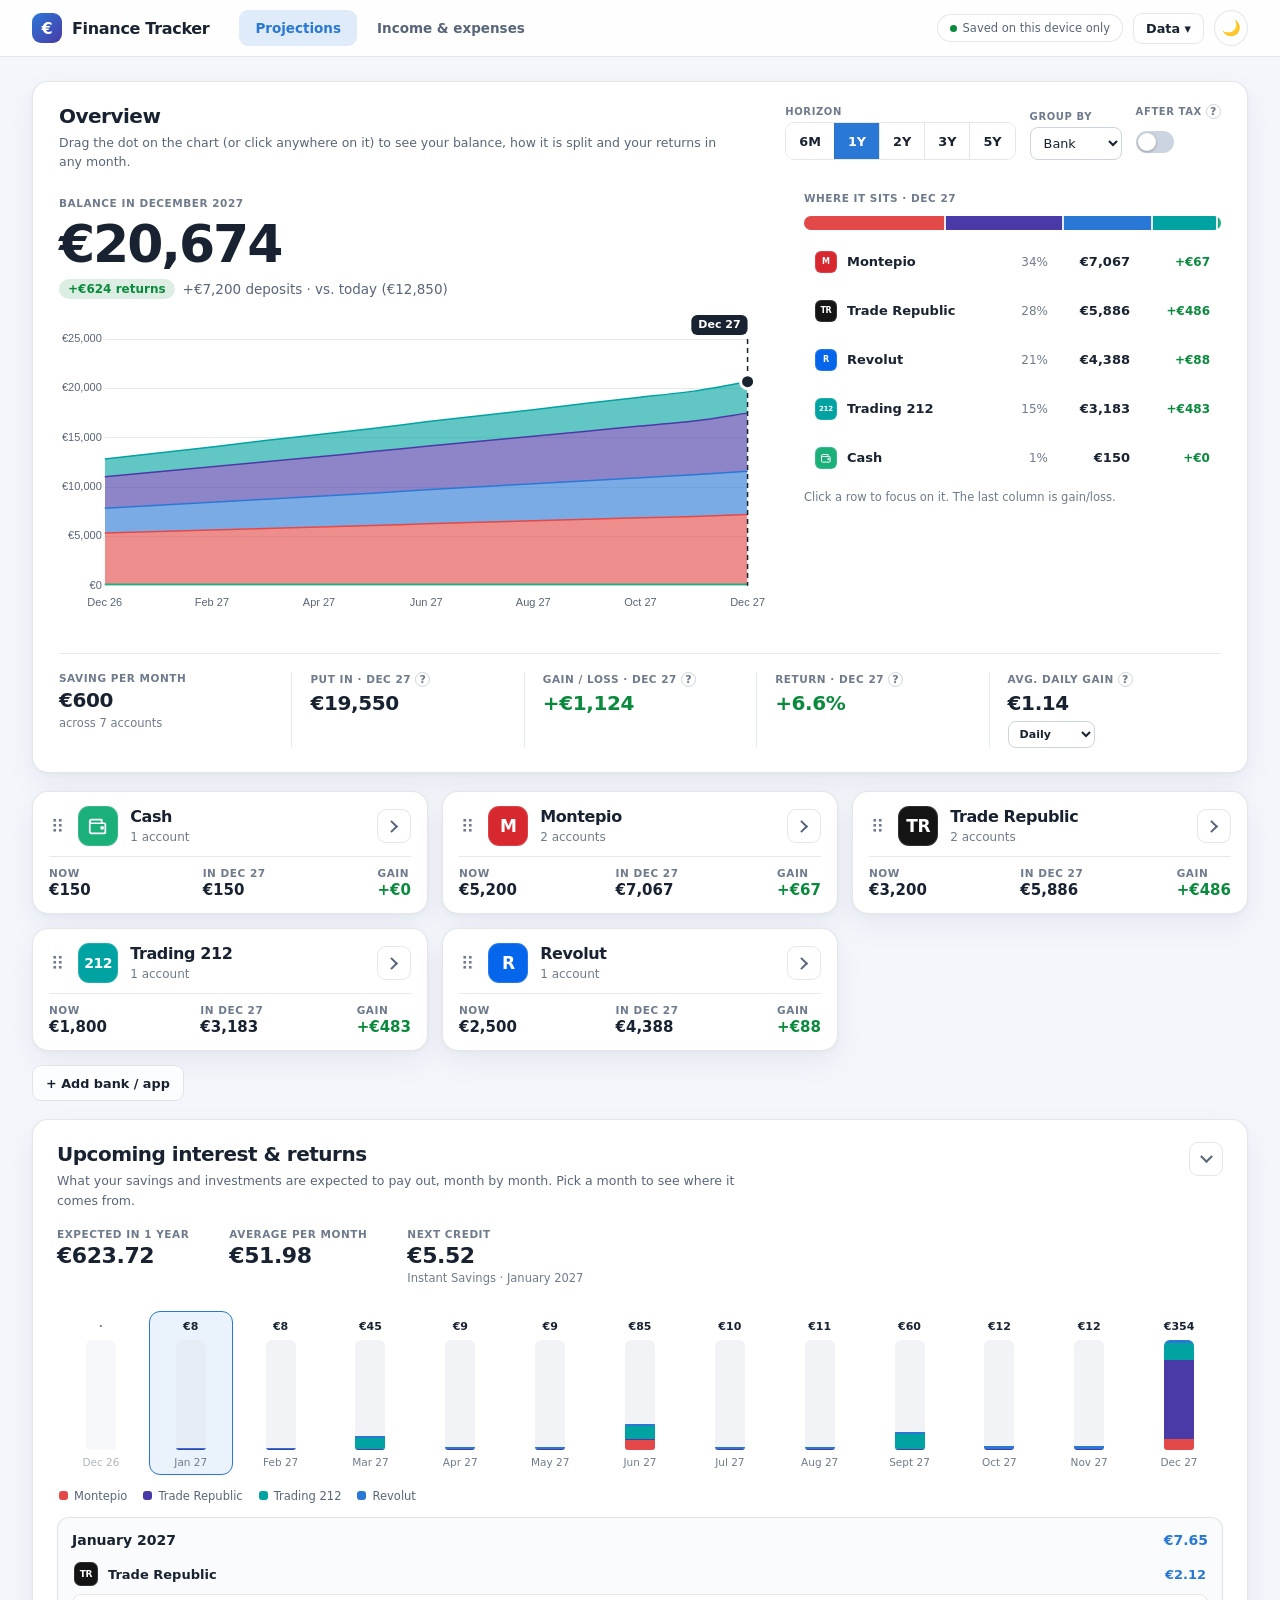
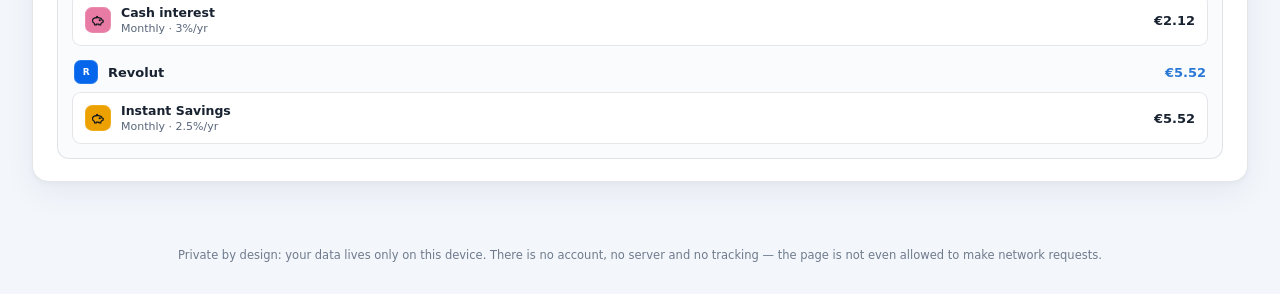
==== index.html @ ca93eff9 "First commit of pre-existent codebase" ====
<!DOCTYPE html>
<html lang="en">
<head>
<meta charset="UTF-8">
<meta name="viewport" content="width=device-width, initial-scale=1.0, viewport-fit=cover">
<meta http-equiv="Content-Security-Policy" content="default-src 'none'; script-src 'self' 'sha256-WPOx5vxs2ziuLDqXnK0Z0+5/UvFfiCjU7cx1/tRrasc='; style-src 'self' 'unsafe-inline'; img-src 'self' data: blob:; font-src 'self'; connect-src 'self'; manifest-src 'self'; worker-src 'self'; base-uri 'none'; form-action 'none'; object-src 'none'">
<meta name="theme-color" id="themeColor" content="#111821">
<meta name="mobile-web-app-capable" content="yes">
<meta name="apple-mobile-web-app-capable" content="yes">
<meta name="apple-mobile-web-app-title" content="Finance">
<meta name="apple-mobile-web-app-status-bar-style" content="black-translucent">
<link rel="manifest" href="manifest.webmanifest">
<link rel="icon" type="image/png" href="assets/icons/icon-192.png">
<link rel="apple-touch-icon" href="assets/icons/apple-touch-icon.png">
<title>Finance Tracker</title>
<script>
  // Set the theme before first paint to avoid a light flash in dark mode.
  (function () {
    var t = 'light';
    try { t = localStorage.getItem('finance-tracker-theme-v1') || (matchMedia('(prefers-color-scheme: dark)').matches ? 'dark' : 'light'); } catch (e) {}
    document.documentElement.setAttribute('data-theme', t);
  })();
</script>
<link rel="stylesheet" href="css/styles.css">
</head>
<body>
<div class="app">
  <header class="topbar">
    <div class="brand"><span class="brand-mark">€</span><span class="brand-name">Finance Tracker</span></div>
    <nav class="tabs" role="tablist" aria-label="Sections">
      <button role="tab" data-tab="projections" aria-controls="view-projections">Projections</button>
      <button role="tab" data-tab="cashflow" aria-controls="view-cashflow">Income &amp; expenses</button>
    </nav>
    <div class="top-actions">
      <div class="autosave-pill" id="autosavePill"><span class="autosave-dot"></span><span id="autosaveText">Saved to this browser</span></div>
      <details class="menu" id="dataMenu">
        <summary class="ghost-btn" aria-label="Data menu">Data ▾</summary>
        <div class="menu-pop">
          <button id="installBtn" hidden>Install app on this device</button>
          <p class="menu-note" id="iosNote" hidden>To install on iPhone: tap Share, then “Add to Home Screen”.</p>
          <button id="shareBtn" hidden>Share backup…</button>
          <button id="exportBtn">Export backup (JSON)</button>
          <button id="importBtn">Import backup…</button>
          <button id="resetBtn" class="danger">Reset to demo data</button>
        </div>
      </details>
      <input type="file" id="importFile" class="file-input" accept="application/json">
      <button class="theme-btn" id="themeBtn" title="Toggle dark mode" aria-label="Toggle dark mode">🌙</button>
    </div>
  </header>

  <main class="wrap">
    <section id="view-projections" role="tabpanel"></section>
    <section id="view-cashflow" role="tabpanel" hidden></section>
  </main>
  <footer id="footNote">Private by design: your data lives only on this device. There is no account, no server and no tracking — the page is not even allowed to make network requests.</footer>
</div>

<dialog id="bankDialog">
  <form method="dialog" id="bankForm">
    <h3>Add a bank / app</h3>
    <label class="fld"><span>Name</span><input type="text" id="bankName" required maxlength="40" placeholder="e.g. Millennium"></label>
    <label class="fld"><span>Colour</span><input type="color" id="bankColor" value="#2a78d6"></label>
    <div class="dialog-actions">
      <button value="cancel" class="ghost" formnovalidate>Cancel</button>
      <button value="ok" class="primary">Add</button>
    </div>
  </form>
</dialog>

<div id="toast" class="toast" role="status" hidden></div>

<script src="js/vendor/chart.umd.min.js"></script>
<script src="js/core/utils.js"></script>
<script src="js/core/projection.js"></script>
<script src="js/core/store.js"></script>
<script src="js/core/chart-plugins.js"></script>
<script src="js/core/icons.js"></script>
<script src="js/core/income.js"></script>
<script src="js/views/overview.js"></script>
<script src="js/views/projections.js"></script>
<script src="js/views/cashflow.js"></script>
<script src="js/app.js"></script>
<script src="js/pwa.js"></script>
</body>
</html>
---- css/styles.css ----
/* ============ tokens ============ */
:root {
  color-scheme: light;
  --surface-1: #ffffff; --page: #f3f6fb; --text-primary: #182230; --text-secondary: #586579; --text-muted: #6f7b8c;
  --grid: #e5eaf1; --baseline: #cbd4e0; --border: rgba(35,55,80,0.12);
  --card-shadow: 0 2px 5px rgba(25,45,75,0.035), 0 12px 32px rgba(25,45,75,0.055);
  --series-1: #2a78d6; --series-2: #eb6834; --series-3: #1baf7a; --series-4: #eda100;
  --series-5: #e87ba4; --series-6: #008300; --series-7: #4a3aa7; --series-8: #e34948;
  --good: #0a8a3c; --critical: #d03b3b; --input-bg: #ffffff;
}
:root[data-theme="dark"] {
  color-scheme: dark;
  --surface-1: #1b2430; --page: #111821; --text-primary: #f4f7fb; --text-secondary: #c0cad8; --text-muted: #9aa7ba;
  --grid: #303b49; --baseline: #435064; --border: rgba(222,234,250,0.12);
  --card-shadow: 0 2px 5px rgba(0,0,0,0.18), 0 12px 32px rgba(0,0,0,0.2);
  --series-1: #3987e5; --series-2: #d95926; --series-3: #199e70; --series-4: #c98500;
  --series-5: #d55181; --series-6: #008300; --series-7: #9085e9; --series-8: #e66767;
  --good: #36c987; --critical: #ef7676; --input-bg: #232f3d;
}

/* ============ base ============ */
* { box-sizing: border-box; }
html, body { margin: 0; padding: 0; }
body { font-family: Inter, ui-sans-serif, system-ui, -apple-system, "Segoe UI", sans-serif; background: var(--page); color: var(--text-primary); transition: background .2s ease, color .2s ease; }
[hidden] { display: none !important; }
:focus-visible { outline: 3px solid color-mix(in srgb, var(--series-1) 68%, white); outline-offset: 2px; }
.sr-only { position: absolute; width: 1px; height: 1px; padding: 0; margin: -1px; overflow: hidden; clip: rect(0,0,0,0); white-space: nowrap; border: 0; }
.file-input { display: none; }
.wrap { max-width: 1400px; margin: 0 auto; padding: 24px 32px 48px; }
footer { text-align: center; font-size: 11.5px; color: var(--text-muted); padding: 0 16px 32px; }
select option { color: #0b0b0b; background-color: #ffffff; }

/* ============ controls ============ */
button {
  font-family: inherit; font-size: 12.8px; font-weight: 550; border-radius: 9px; padding: 8px 13px; min-height: 36px; cursor: pointer;
  border: 1px solid var(--border); background: var(--surface-1); color: var(--text-primary); transition: filter .1s ease, transform .1s ease;
}
button:hover:not(:disabled) { filter: brightness(0.96); }
button:active:not(:disabled) { transform: translateY(1px); }
button:disabled { opacity: .4; cursor: not-allowed; }
button.primary { background: linear-gradient(135deg, var(--series-1), #1c5cab); border-color: transparent; color: #fff; }
button.ghost { background: color-mix(in srgb, var(--surface-1) 76%, var(--page)); }
button.danger, .danger { color: var(--critical); }
button.small { padding: 5px 10px; font-size: 12px; min-height: 30px; }
select, input[type="text"], input[type="number"], input[type="date"], input[type="month"] {
  font-family: inherit; font-size: 12.8px; border: 1px solid var(--baseline); border-radius: 8px; padding: 7px 9px;
  background: var(--input-bg); color: var(--text-primary); min-width: 0;
}
input[type="color"] { width: 56px; height: 36px; padding: 2px; border: 1px solid var(--baseline); border-radius: 8px; background: var(--input-bg); }
select:disabled, input:disabled { opacity: .4; }
.seg { display: inline-flex; border: 1px solid var(--border); border-radius: 9px; overflow: hidden; }
.seg button { border: none; border-radius: 0; background: var(--surface-1); }
.seg button + button { border-left: 1px solid var(--border); }
.seg button.active { background: var(--series-1); color: #fff; }
.rm-btn { background: none; border: none; color: var(--text-muted); font-size: 15px; padding: 4px 8px; min-height: 0; }
.rm-btn:hover { color: var(--critical); }
.icon-btn { width: 34px; min-width: 34px; height: 34px; min-height: 34px; padding: 0; display: inline-flex; align-items: center; justify-content: center; background: transparent; }
.collapse-btn span { width: 9px; height: 9px; border-right: 2px solid var(--text-secondary); border-bottom: 2px solid var(--text-secondary); transform: rotate(45deg) translate(-2px,-2px); transition: transform .15s ease; }
.collapse-btn[aria-expanded="false"] span { transform: rotate(-45deg) translate(-2px,-2px); }
.hint { cursor: help; color: var(--text-muted); font-size: 11px; border: 1px solid var(--baseline); border-radius: 50%; width: 15px; height: 15px; display: inline-flex; align-items: center; justify-content: center; font-style: normal; font-weight: 600; }
.switch { position: relative; display: inline-flex; align-items: center; cursor: pointer; flex-shrink: 0; }
.switch input { position: absolute; opacity: 0; width: 0; height: 0; }
.switch .track { width: 38px; height: 22px; border-radius: 999px; background: var(--baseline); transition: background .15s ease; position: relative; display: block; }
.switch .track::after { content: ''; position: absolute; top: 2px; left: 2px; width: 18px; height: 18px; border-radius: 50%; background: #fff; transition: transform .15s ease; box-shadow: 0 1px 3px rgba(0,0,0,.3); }
.switch input:checked + .track { background: var(--series-1); }
.switch input:checked + .track::after { transform: translateX(16px); }
.switch input:focus-visible + .track { outline: 3px solid color-mix(in srgb, var(--series-1) 68%, white); outline-offset: 2px; }

/* ============ top bar ============ */
.topbar {
  position: sticky; top: 0; z-index: 20; display: flex; align-items: center; gap: 18px; padding: 10px 32px;
  background: color-mix(in srgb, var(--surface-1) 88%, transparent); backdrop-filter: blur(10px); border-bottom: 1px solid var(--border);
}
.brand { display: flex; align-items: center; gap: 10px; font-weight: 800; letter-spacing: -0.02em; }
.brand-mark { width: 30px; height: 30px; border-radius: 9px; display: inline-flex; align-items: center; justify-content: center; color: #fff; background: linear-gradient(135deg, var(--series-1), var(--series-7)); }
.brand-name { font-size: 16px; }
.tabs { display: flex; gap: 4px; margin: 0 auto 0 12px; }
.tabs button { border: none; background: transparent; font-size: 13.5px; font-weight: 650; color: var(--text-secondary); padding: 8px 16px; border-radius: 9px; }
.tabs button[aria-selected="true"] { background: color-mix(in srgb, var(--series-1) 14%, transparent); color: var(--series-1); }
.top-actions { display: flex; align-items: center; gap: 10px; }
.autosave-pill { font-size: 11.5px; color: var(--text-secondary); display: flex; align-items: center; gap: 6px; padding: 6px 12px; border-radius: 999px; background: var(--surface-1); border: 1px solid var(--border); white-space: nowrap; }
.autosave-dot { width: 7px; height: 7px; border-radius: 50%; background: var(--good); flex-shrink: 0; }
.autosave-pill.warn .autosave-dot { background: #eda100; }
.theme-btn { width: 34px; height: 34px; border-radius: 50%; padding: 0; display: flex; align-items: center; justify-content: center; font-size: 15px; }
.menu { position: relative; }
.menu summary { list-style: none; cursor: pointer; font-size: 12.8px; font-weight: 550; padding: 7px 12px; border: 1px solid var(--border); border-radius: 9px; background: var(--surface-1); }
.menu summary::-webkit-details-marker { display: none; }
.menu-pop { position: absolute; right: 0; top: calc(100% + 6px); min-width: 210px; display: flex; flex-direction: column; padding: 6px; gap: 2px; background: var(--surface-1); border: 1px solid var(--border); border-radius: 12px; box-shadow: var(--card-shadow); }
.menu-pop button { border: none; text-align: left; background: transparent; }
.menu-pop button:hover { background: color-mix(in srgb, var(--series-1) 8%, var(--surface-1)); filter: none; }

/* ============ panels, time bar, tiles ============ */
.panel { background: var(--surface-1); border: 1px solid var(--border); border-radius: 16px; padding: 22px 24px; margin-bottom: 18px; box-shadow: var(--card-shadow); display: flex; flex-direction: column; min-width: 0; }
.panel-head { display: flex; align-items: flex-start; justify-content: space-between; gap: 16px; flex-wrap: wrap; margin-bottom: 18px; }
.panel h2 { font-size: 20px; margin: 0 0 5px; font-weight: 760; letter-spacing: -0.025em; }
.panel .sub, .sub { font-size: 12.5px; color: var(--text-secondary); margin: 0; max-width: 680px; line-height: 1.55; }
.panel-controls { display: flex; gap: 8px; flex-wrap: wrap; align-items: flex-end; }
.ctrl-group { display: flex; flex-direction: column; gap: 5px; }
.ctrl-label { font-size: 10px; font-weight: 700; text-transform: uppercase; letter-spacing: .06em; color: var(--text-muted); }
.collapsible-content[hidden] { display: none; }
.time-bar { background: linear-gradient(135deg, color-mix(in srgb, var(--series-1) 10%, var(--surface-1)), var(--surface-1)); border: 1px solid color-mix(in srgb, var(--series-1) 30%, var(--border)); border-radius: 16px; padding: 18px 22px; margin-bottom: 18px; box-shadow: var(--card-shadow); }
.month-bar { display: flex; align-items: center; justify-content: space-between; gap: 16px; flex-wrap: wrap; }
.month-nav { display: flex; align-items: center; gap: 8px; }
.month-nav input[type="month"] { font-size: 15px; font-weight: 700; padding: 7px 10px; }
.month-nav button { min-width: 36px; }

.stats { display: grid; grid-template-columns: repeat(auto-fit, minmax(150px, 1fr)); gap: 12px; }
.stat-tile { position: relative; overflow: hidden; background: linear-gradient(160deg, color-mix(in srgb, var(--tile-color, var(--series-1)) 8%, var(--surface-1)), var(--surface-1) 65%); border: 1px solid var(--border); border-radius: 14px; padding: 16px 16px 15px; display: flex; flex-direction: column; gap: 13px; }
.stat-tile::before { content: ''; position: absolute; top: 0; left: 0; right: 0; height: 3px; background: var(--tile-color, var(--series-1)); opacity: .85; }
.stat-tile .icon-row { display: flex; align-items: center; justify-content: space-between; gap: 6px; }
.stat-tile .icon { width: 32px; height: 32px; border-radius: 10px; display: flex; align-items: center; justify-content: center; background: color-mix(in srgb, var(--tile-color) 18%, transparent); color: var(--tile-color); font-size: 14px; font-weight: 700; flex-shrink: 0; }
.stat-tile .label { font-size: 11.5px; color: var(--text-secondary); font-weight: 600; }
.stat-tile .value { font-size: clamp(20px, 2vw, 26px); font-weight: 800; letter-spacing: -0.025em; font-variant-numeric: tabular-nums; line-height: 1.08; overflow-wrap: anywhere; }
.good { color: var(--good); } .bad { color: var(--critical); }
.gain-period-select { max-width: 112px; padding: 5px 7px; font-size: 11px; font-weight: 700; }

/* ============ bank sections ============ */
.bank { padding: 18px 22px; transition: box-shadow .15s ease; }
.bank.drop-target { box-shadow: 0 0 0 2px var(--series-1), var(--card-shadow); }
.bank-head { display: flex; align-items: center; gap: 14px; }
.bank-icon { display: inline-flex; align-items: center; justify-content: center; border-radius: 28%; font-weight: 800; letter-spacing: -0.03em; flex-shrink: 0; overflow: hidden; box-shadow: inset 0 0 0 1px rgba(255,255,255,.12); }
.bank-icon img { width: 100%; height: 100%; object-fit: contain; }
.bank-title { min-width: 0; margin-right: auto; }
.bank-title h2 { margin: 0; font-size: 18px; }
.bank-meta { font-size: 12px; color: var(--text-muted); }
.bank-figures { display: flex; gap: 28px; }
.bank-figures > div, .acc-foot > div { display: flex; flex-direction: column; gap: 2px; }
.l { font-size: 10.5px; text-transform: uppercase; letter-spacing: .05em; color: var(--text-muted); font-weight: 650; }
.bank-figures .v { font-size: 17px; font-weight: 780; font-variant-numeric: tabular-nums; }
.bank-body { margin-top: 16px; padding-top: 16px; border-top: 1px solid var(--grid); }
.acc-list { display: grid; grid-template-columns: repeat(auto-fill, minmax(380px, 1fr)); gap: 14px; }
.bank-actions { display: flex; gap: 8px; margin-top: 14px; }
.add-bank-row { margin-bottom: 18px; }
.empty-row-note { font-size: 12.5px; color: var(--text-muted); padding: 6px 2px; font-style: italic; }

.acc-card { border: 1px solid var(--border); border-radius: 13px; padding: 14px; background: color-mix(in srgb, var(--page) 45%, var(--surface-1)); display: flex; flex-direction: column; gap: 12px; min-width: 0; }
.acc-card.dragging { opacity: .35; }
.acc-card.drag-over-top { box-shadow: 0 -3px 0 0 var(--series-1); }
.acc-card.drag-over-bottom { box-shadow: 0 3px 0 0 var(--series-1); }
.acc-head { display: flex; align-items: center; gap: 8px; }
.acc-head .acc-name { flex: 1; font-weight: 700; font-size: 14px; }
.drag-handle { cursor: grab; color: var(--text-muted); font-size: 15px; user-select: none; padding: 2px 3px; }
.drag-handle:active { cursor: grabbing; }
.swatch { width: 10px; height: 10px; border-radius: 50%; flex-shrink: 0; display: inline-block; }
.fld-grid { display: grid; grid-template-columns: repeat(auto-fill, minmax(110px, 1fr)); gap: 10px; }
.fld { display: flex; flex-direction: column; gap: 4px; font-size: 10.5px; color: var(--text-muted); font-weight: 650; text-transform: uppercase; letter-spacing: .04em; min-width: 0; }
.fld input, .fld select { width: 100%; text-transform: none; letter-spacing: 0; font-weight: 500; color: var(--text-primary); }
.acc-foot { display: flex; gap: 24px; padding-top: 10px; border-top: 1px dashed var(--grid); }
.acc-foot .v { font-size: 14px; font-weight: 750; font-variant-numeric: tabular-nums; }

/* ============ credits ============ */
.credit-month-details { margin-top: 14px; padding: 14px; border: 1px solid var(--border); border-radius: 12px; background: color-mix(in srgb, var(--page) 50%, var(--surface-1)); }
.credit-month-details-head { display: flex; justify-content: space-between; align-items: baseline; gap: 10px; margin-bottom: 10px; }
.credit-month-details-title { font-size: 14px; font-weight: 750; }
.credit-month-details-total { font-size: 14px; font-weight: 800; color: var(--series-1); }
.credit-contributors { display: grid; gap: 7px; }
.credit-contributor { display: flex; justify-content: space-between; align-items: center; gap: 12px; padding: 10px 12px; border: 1px solid var(--border); border-radius: 9px; background: var(--surface-1); }
.credit-contributor-account { display: flex; align-items: center; gap: 10px; min-width: 0; }
.credit-contributor-name { font-size: 12.5px; font-weight: 700; overflow-wrap: anywhere; }
.credit-contributor-meta { margin-top: 2px; color: var(--text-secondary); font-size: 11px; }
.credit-contributor-amount { white-space: nowrap; font-size: 13px; font-weight: 750; font-variant-numeric: tabular-nums; }
.credit-empty { padding: 15px 16px; border: 1px dashed var(--border); border-radius: 10px; color: var(--text-muted); font-size: 12.5px; }

/* ============ charts ============ */

/* ============ cash flow ============ */
.entries-grid { display: grid; grid-template-columns: repeat(2, minmax(0, 1fr)); gap: 18px; align-items: start; margin-bottom: 4px; }
.entry-list { display: flex; flex-direction: column; gap: 10px; }
.entry { display: grid; grid-template-columns: minmax(120px, 1.1fr) minmax(0, 1.4fr) 110px auto; gap: 8px; align-items: center; padding: 10px; border: 1px solid var(--border); border-radius: 11px; background: color-mix(in srgb, var(--page) 45%, var(--surface-1)); }
.entry input[data-f="amount"] { text-align: right; }
.entry-rec { grid-column: 1 / -1; display: flex; flex-wrap: wrap; align-items: center; gap: 12px; font-size: 12px; color: var(--text-secondary); }
.rec { display: inline-flex; align-items: center; gap: 6px; cursor: pointer; }
.rec-dates { display: inline-flex; align-items: center; gap: 6px; flex-wrap: wrap; }
.rec-dates input { padding: 4px 6px; font-size: 12px; }
.breakdown { display: flex; flex-direction: column; gap: 14px; }
.bd-top { display: flex; justify-content: space-between; font-size: 12.5px; margin-bottom: 5px; }
.bd-top em { color: var(--text-muted); font-style: normal; margin-left: 6px; }
.bd-bar { height: 8px; border-radius: 999px; background: var(--grid); overflow: hidden; }
.bd-bar span { display: block; height: 100%; border-radius: 999px; }

/* ============ dialog & toast ============ */
dialog { border: 1px solid var(--border); border-radius: 16px; padding: 22px; background: var(--surface-1); color: var(--text-primary); box-shadow: var(--card-shadow); min-width: 320px; }
dialog::backdrop { background: rgba(10,16,26,.5); }
dialog h3 { margin: 0 0 14px; font-size: 16px; }
dialog form { display: flex; flex-direction: column; gap: 12px; }
.dialog-actions { display: flex; justify-content: flex-end; gap: 8px; margin-top: 4px; }
.toast { position: fixed; left: 50%; bottom: 24px; transform: translateX(-50%); z-index: 50; display: flex; align-items: center; gap: 14px; padding: 10px 14px 10px 18px; border-radius: 12px; background: var(--text-primary); color: var(--page); font-size: 13px; box-shadow: 0 8px 28px rgba(0,0,0,.3); max-width: calc(100vw - 32px); }
.toast button { background: transparent; color: inherit; border: 1px solid color-mix(in srgb, var(--page) 50%, transparent); min-height: 28px; padding: 3px 10px; }

/* ============ responsive ============ */
@media (max-width: 1080px) { .charts-grid, .entries-grid { grid-template-columns: 1fr; } }
@media (max-width: 760px) {
  .wrap { padding: 18px 16px 40px; }
  .topbar { padding: 8px 16px; flex-wrap: wrap; gap: 8px 12px; }
  .brand-name { display: none; }
  .tabs { order: 3; width: 100%; margin: 0; }
  .tabs button { flex: 1; padding: 8px 6px; }
  .top-actions { margin-left: auto; }
  .autosave-pill { display: none; }
  .panel { padding: 18px 16px; }
  .bank-head { flex-wrap: wrap; }
  .bank-figures { order: 5; width: 100%; justify-content: space-between; gap: 12px; }
  .acc-list { grid-template-columns: 1fr; }
  .chart-box { height: 280px; }
  .panel-controls { width: 100%; }
  .stats { grid-template-columns: repeat(2, minmax(0, 1fr)); gap: 9px; }
  .entry { grid-template-columns: 1fr 1fr; }
  .entry input[data-f="label"] { grid-column: 1 / -1; grid-row: 2; }
  .entry .rm-btn { grid-column: 2; justify-self: end; grid-row: 1; }
  .entry input[data-f="amount"] { grid-column: 1 / -1; }
}
@media (prefers-reduced-motion: reduce) { *, *::before, *::after { scroll-behavior: auto !important; transition-duration: .01ms !important; animation-duration: .01ms !important; } }

/* ============ summary (hero + allocation + key figures) ============ */
.bank-icon.has-logo { background: #fff; }
.bank-icon.has-logo img { padding: 12%; }
.summary { padding: 24px 26px; }
.hero-value { font-size: clamp(36px, 4.4vw, 52px); font-weight: 820; letter-spacing: -0.04em; line-height: 1.05; font-variant-numeric: tabular-nums; margin: 6px 0 8px; }
.hero-sub { font-size: 13.5px; color: var(--text-secondary); display: flex; flex-wrap: wrap; align-items: center; gap: 6px 8px; }
.hero-sub b { color: var(--text-primary); font-variant-numeric: tabular-nums; }
.delta-pill { font-size: 12px; font-weight: 700; padding: 3px 9px; border-radius: 999px; background: color-mix(in srgb, currentColor 14%, transparent); }
.delta-pill:empty { display: none; }
.alloc { display: flex; flex-direction: column; gap: 12px; }
.alloc-bar { display: flex; height: 14px; border-radius: 999px; overflow: hidden; background: var(--grid); gap: 2px; }
.alloc-bar span { display: block; height: 100%; min-width: 3px; }
.alloc-legend { list-style: none; margin: 0; padding: 0; display: flex; flex-direction: column; gap: 9px; }
.alloc-legend li { display: grid; grid-template-columns: 20px 1fr auto 82px; gap: 10px; align-items: center; font-size: 13px; }
.alloc-name { font-weight: 600; min-width: 0; overflow: hidden; text-overflow: ellipsis; white-space: nowrap; }
.alloc-pct { color: var(--text-muted); font-size: 12px; font-variant-numeric: tabular-nums; }
.alloc-val { text-align: right; font-weight: 700; font-variant-numeric: tabular-nums; }
.kpis { display: grid; grid-template-columns: repeat(5, minmax(0, 1fr)); margin-top: 40px; padding-top: 18px; border-top: 1px solid var(--grid); }
.kpi { display: flex; flex-direction: column; gap: 4px; padding: 0 18px; border-left: 1px solid var(--grid); min-width: 0; }
.kpi:first-child { padding-left: 0; border-left: none; }
.kv { font-size: 20px; font-weight: 780; letter-spacing: -0.02em; font-variant-numeric: tabular-nums; }
.ks { font-size: 11.5px; color: var(--text-muted); }
.kpi .gain-period-select { align-self: flex-start; margin-top: 2px; }

/* ============ credits strip ============ */
.credit-kpis { display: flex; flex-wrap: wrap; gap: 8px 40px; margin-bottom: 20px; }
.ckpi { display: flex; flex-direction: column; gap: 3px; }
.ckpi .kv { font-size: 22px; }
.cm-strip { display: flex; gap: 6px; overflow-x: auto; padding: 6px 2px 8px; align-items: flex-end; }
.cm-col { flex: 1 0 54px; display: flex; flex-direction: column; align-items: center; gap: 6px; padding: 8px 4px 6px; border-radius: 11px; border: 1px solid transparent; background: transparent; min-height: 0; font-weight: 500; }
.cm-col:hover:not(.empty) { background: color-mix(in srgb, var(--series-1) 7%, var(--surface-1)); }
.cm-col[aria-pressed="true"] { border-color: var(--series-1); background: color-mix(in srgb, var(--series-1) 10%, var(--surface-1)); }
.cm-col.empty { cursor: default; opacity: .5; }
.cm-amt { font-size: 11px; font-weight: 700; font-variant-numeric: tabular-nums; color: var(--text-primary); height: 14px; }
.cm-bar { width: 100%; max-width: 30px; height: 110px; display: flex; flex-direction: column-reverse; border-radius: 6px 6px 3px 3px; overflow: hidden; background: color-mix(in srgb, var(--grid) 55%, transparent); }
.cm-bar i { display: block; width: 100%; }
.cm-label { font-size: 10.5px; color: var(--text-muted); white-space: nowrap; }
.cm-legend { display: flex; flex-wrap: wrap; gap: 6px 16px; font-size: 11.5px; color: var(--text-secondary); margin: 6px 2px 0; }
.cm-legend i { display: inline-block; width: 9px; height: 9px; border-radius: 3px; margin-right: 6px; }
.credit-month-details { margin-top: 14px; }

/* ============ recurring item actions ============ */
.rec-actions { display: inline-flex; gap: 6px; flex-wrap: wrap; margin-left: auto; }
.skipped { display: flex; align-items: center; justify-content: space-between; gap: 10px; padding: 8px 12px; border: 1px dashed var(--border); border-radius: 10px; font-size: 12px; color: var(--text-secondary); }

@media (max-width: 900px) {
  .summary-top { grid-template-columns: 1fr; gap: 34px; }
  .kpis { grid-template-columns: repeat(2, minmax(0, 1fr)); gap: 18px 0; }
  .kpi:nth-child(odd) { padding-left: 0; border-left: none; }
}

/* ============ overview (merged summary + chart + split) ============ */
.overview { padding: 22px 26px 24px; }
.ov-head { display: flex; justify-content: space-between; align-items: flex-start; gap: 16px 24px; flex-wrap: wrap; margin-bottom: 20px; }
.ov-head h2 { margin: 0 0 5px; font-size: 20px; font-weight: 760; letter-spacing: -0.025em; }
.ov-controls { display: flex; gap: 14px; flex-wrap: wrap; align-items: flex-end; }
.ov-controls .switch { height: 36px; }
.ov-main { display: grid; grid-template-columns: minmax(0, 1.7fr) minmax(280px, 1fr); gap: 36px; align-items: start; }
.ov-left { min-width: 0; }
.hero-figure { margin-bottom: 14px; }
.chart-box { position: relative; height: 320px; min-width: 0; }
.ov-canvas { height: 300px; }
.ov-canvas canvas { touch-action: pan-y; cursor: grab; border-radius: 8px; }
.ov-canvas canvas:active { cursor: grabbing; }
.alloc-legend li { display: block; }
.alloc-row { width: 100%; display: grid; grid-template-columns: 22px minmax(0, 1fr) auto 72px 70px; gap: 10px; align-items: center; padding: 8px 10px; border: 1px solid transparent; border-radius: 10px; background: transparent; font-size: 13px; text-align: left; min-height: 0; font-weight: 500; }
.alloc-row:hover { background: color-mix(in srgb, var(--series-1) 7%, var(--surface-1)); filter: none; }
.alloc-row[aria-pressed="true"] { border-color: var(--series-1); background: color-mix(in srgb, var(--series-1) 10%, var(--surface-1)); }
.alloc-mark { display: inline-flex; justify-content: center; }
.alloc-gain { text-align: right; font-size: 12px; font-weight: 650; font-variant-numeric: tabular-nums; }
.alloc .ks { margin: 0; }
.hero-sub .delta-pill.good { color: var(--good); } .hero-sub .delta-pill.bad { color: var(--critical); }
@media (max-width: 900px) {
  .ov-main { grid-template-columns: 1fr; gap: 26px; }
  .ov-controls { width: 100%; }
}
@media (max-width: 520px) {
  .overview { padding: 18px 14px; }
  .alloc-row { grid-template-columns: 22px minmax(0, 1fr) 72px 64px; }
  .alloc-pct { display: none; }
}
.ov-chart { min-width: 0; }

/* ============ icon badges & picker ============ */
.badge { display: inline-flex; align-items: center; justify-content: center; border-radius: 28%; flex-shrink: 0; box-shadow: inset 0 0 0 1px rgba(255,255,255,.12); }
.badge svg { width: 58%; height: 58%; display: block; }
.badge-btn { padding: 0; min-height: 0; border: none; background: none; border-radius: 30%; cursor: pointer; line-height: 0; flex-shrink: 0; }
.badge-btn:hover { filter: brightness(1.1); }
.entry-cat { display: flex; align-items: center; gap: 8px; min-width: 0; }
.entry-cat select { flex: 1; min-width: 0; }
.bd-name { display: inline-flex; align-items: center; gap: 8px; }
.alloc-mark .badge { display: inline-flex; }
#iconPicker { position: fixed; z-index: 70; width: 308px; max-width: calc(100vw - 16px); padding: 14px; background: var(--surface-1); color: var(--text-primary); border: 1px solid var(--border); border-radius: 14px; box-shadow: 0 12px 40px rgba(0,0,0,.35); display: flex; flex-direction: column; gap: 12px; }
.ip-head { display: flex; align-items: center; gap: 12px; font-size: 13px; }
.ip-head .ks { font-size: 11.5px; color: var(--text-muted); margin-top: 2px; }
.ip-grid { display: grid; grid-template-columns: repeat(7, 1fr); gap: 5px; max-height: 190px; overflow-y: auto; padding: 2px; }
.ip-icon { aspect-ratio: 1; padding: 0; min-height: 0; display: flex; align-items: center; justify-content: center; border-radius: 9px; border: 1px solid transparent; background: color-mix(in srgb, var(--page) 55%, var(--surface-1)); color: var(--text-secondary); }
.ip-icon svg { width: 62%; height: 62%; }
.ip-icon:hover { color: var(--text-primary); }
.ip-icon[aria-pressed="true"] { border-color: transparent; }
.ip-label { font-size: 10.5px; font-weight: 700; text-transform: uppercase; letter-spacing: .06em; color: var(--text-muted); margin-bottom: -6px; }
.ip-colors { display: flex; flex-wrap: wrap; gap: 8px; align-items: center; }
.ip-sw { width: 24px; height: 24px; min-height: 0; padding: 0; border-radius: 50%; border: 2px solid transparent; box-shadow: inset 0 0 0 1px rgba(255,255,255,.2); }
.ip-sw[aria-pressed="true"] { border-color: var(--text-primary); box-shadow: 0 0 0 2px var(--surface-1) inset; }
.ip-custom input[type="color"] { width: 32px; height: 26px; border-radius: 8px; }
.ip-foot { display: flex; justify-content: space-between; gap: 8px; }

.badge-text { font-weight: 800; letter-spacing: -0.02em; line-height: 1; }
.ip-text { display: flex; flex-direction: column; gap: 6px; }
.ip-text .ip-label { margin-bottom: 0; }
.ip-text input { width: 100%; font-weight: 700; letter-spacing: .04em; }

/* ============ phone / installed-app layout ============ */
.tab-ic { display: none; }
.menu-note { margin: 4px 10px 8px; font-size: 11.5px; color: var(--text-muted); line-height: 1.45; max-width: 230px; }
@media (max-width: 760px) {
  body { padding-bottom: calc(68px + env(safe-area-inset-bottom)); overscroll-behavior-y: none; }
  /* a fixed child inside a backdrop-filter element would be positioned against it, so drop the blur here */
  .topbar { backdrop-filter: none; background: var(--surface-1); padding-top: calc(8px + env(safe-area-inset-top)); padding-left: max(16px, env(safe-area-inset-left)); padding-right: max(16px, env(safe-area-inset-right)); flex-wrap: nowrap; }
  .brand-name { display: inline; font-size: 15px; }
  .top-actions { margin-left: auto; }
  .autosave-pill { display: none; }
  .autosave-pill.warn { display: flex; position: absolute; left: 12px; right: 12px; top: 100%; margin-top: 6px; justify-content: center; z-index: 5; }
  /* bottom tab bar */
  .tabs { position: fixed; left: 0; right: 0; bottom: 0; z-index: 30; order: 0; width: auto; margin: 0; gap: 0; padding: 6px 8px calc(6px + env(safe-area-inset-bottom)); background: var(--surface-1); border-top: 1px solid var(--border); }
  .tabs button { flex: 1; display: flex; flex-direction: column; align-items: center; gap: 3px; padding: 6px 4px; font-size: 11.5px; border-radius: 12px; min-height: 52px; }
  .tab-ic { display: block; width: 24px; height: 24px; }
  .tab-ic svg { width: 100%; height: 100%; display: block; }
  .wrap { padding: 16px max(14px, env(safe-area-inset-left)) 24px max(14px, env(safe-area-inset-right)); }
  footer { padding-bottom: 12px; }
  .toast { bottom: calc(76px + env(safe-area-inset-bottom)); }
  /* touch targets, and 16px fields so iOS doesn't zoom in on focus */
  button { min-height: 42px; }
  button.small { min-height: 38px; }
  select, input[type="text"], input[type="number"], input[type="date"], input[type="month"] { font-size: 16px; min-height: 42px; }
  .rm-btn, .icon-btn { min-width: 42px; min-height: 42px; }
  .drag-handle { display: none; } /* drag & drop reordering is a desktop gesture */
  /* account card header: badge | name | remove on the first row, type selector below */
  .acc-head { display: grid; grid-template-columns: auto minmax(0, 1fr) auto; gap: 8px; align-items: center; }
  .acc-head .acc-name { grid-column: 2; grid-row: 1; width: 100%; }
  .acc-head .rm-btn { grid-column: 3; grid-row: 1; }
  .acc-head select { grid-column: 1 / -1; grid-row: 2; width: 100%; }
  .panel { margin-bottom: 14px; }
  .ov-canvas { height: 240px; }
  .month-bar { padding: 14px; }
  .month-nav { width: 100%; }
  .month-nav input[type="month"] { flex: 1; min-width: 0; }
  .acc-list { gap: 12px; }
  .fld-grid { grid-template-columns: repeat(2, minmax(0, 1fr)); }
  .bank { padding: 16px 14px; }
  .bank-figures .v { font-size: 15px; }
  /* income/expense rows stack: category + remove, then description, amount, recurrence */
  .entry { grid-template-columns: minmax(0, 1fr) auto; }
  .entry .entry-cat { grid-column: 1; grid-row: 1; }
  .entry .rm-btn { grid-column: 2; grid-row: 1; justify-self: end; }
  .entry input[data-f="label"] { grid-column: 1 / -1; grid-row: 2; }
  .entry input[data-f="amount"] { grid-column: 1 / -1; grid-row: 3; }
  .entry .entry-rec { grid-row: 4; }
  .rec-actions { margin-left: 0; width: 100%; }
  /* the icon picker becomes a bottom sheet above the tab bar */
  #iconPicker { position: fixed; left: 8px !important; right: 8px; top: auto !important; bottom: calc(76px + env(safe-area-inset-bottom)); width: auto; max-width: none; max-height: calc(100vh - 140px); overflow-y: auto; }
  .ip-grid { grid-template-columns: repeat(7, 1fr); max-height: none; }
  .ip-icon { min-height: 0; }
  .ip-sw { min-height: 0; }
  .menu-pop { right: 0; }
}
@media (display-mode: standalone) {
  /* installed: no browser chrome, so keep the page from rubber-banding */
  html { overscroll-behavior: none; }
}
@media (max-width: 420px) { .brand-name { display: none; } }

/* ============ credits breakdown by bank, bank reordering ============ */
.cb-group { margin-top: 14px; }
.cb-group:first-of-type { margin-top: 4px; }
.cb-head { display: flex; align-items: center; gap: 10px; padding: 0 2px 8px; }
.cb-name { font-size: 13px; font-weight: 750; flex: 1; min-width: 0; overflow: hidden; text-overflow: ellipsis; white-space: nowrap; }
.cb-total { font-size: 13px; font-weight: 800; font-variant-numeric: tabular-nums; color: var(--series-1); }
.cb-total.none { color: var(--text-muted); font-weight: 600; }
.credit-contributor.idle { opacity: .6; }
.cm-col.empty { cursor: pointer; opacity: .55; }
.cm-col.empty:hover { opacity: 1; }
.bank-handle { font-size: 18px; padding: 4px 2px; align-self: center; }
.bank.dragging { opacity: .4; }
.bank.drag-over-top { box-shadow: 0 -3px 0 0 var(--series-1), var(--card-shadow); }
.bank.drag-over-bottom { box-shadow: 0 3px 0 0 var(--series-1), var(--card-shadow); }
.bank-move-group { display: none; gap: 8px; margin-left: auto; }
@media (max-width: 760px) { .bank-move-group { display: inline-flex; } }
@media (hover: none) { .bank-move-group { display: inline-flex; } .bank-handle { display: none; } }

/* ============ banks layout: expanded = full width, collapsed = compact tiles side by side ============ */
#banksRoot { display: grid; grid-template-columns: repeat(auto-fill, minmax(min(100%, 340px), 1fr)); gap: 14px; align-items: start; margin-bottom: 18px; }
#banksRoot > .bank { grid-column: 1 / -1; margin-bottom: 0; }
#banksRoot > .bank.collapsed { grid-column: auto; padding: 14px 16px; }
#banksRoot > .add-bank-row { grid-column: 1 / -1; margin-bottom: 0; }
.bank.collapsed .bank-head { flex-wrap: wrap; gap: 10px 12px; }
.bank.collapsed .bank-title { min-width: 0; }
.bank.collapsed .bank-title h2 { font-size: 16px; overflow: hidden; text-overflow: ellipsis; white-space: nowrap; }
.bank.collapsed .bank-figures { order: 5; width: 100%; justify-content: space-between; gap: 12px; padding-top: 10px; border-top: 1px solid var(--grid); }
.bank.collapsed .bank-figures .v { font-size: 15px; }
.bank.collapsed .bank-icon { width: 40px !important; height: 40px !important; }
.bank.drag-over-left { box-shadow: -3px 0 0 0 var(--series-1), var(--card-shadow); }
.bank.drag-over-right { box-shadow: 3px 0 0 0 var(--series-1), var(--card-shadow); }

/* ============ bank window (overlapping dialog) ============ */
.bank { cursor: pointer; }
.bank:hover { border-color: color-mix(in srgb, var(--series-1) 45%, var(--border)); }
.bank-handle { cursor: grab; }
.bank-modal { width: min(1060px, calc(100vw - 32px)); max-width: none; max-height: calc(100vh - 40px); padding: 0; border: 1px solid var(--border); border-radius: 18px; background: var(--surface-1); color: var(--text-primary); box-shadow: 0 24px 80px rgba(0,0,0,.5); overflow: hidden; }
.bank-modal[open] { display: flex; flex-direction: column; }
.bank-modal::backdrop { background: rgba(8,12,20,.62); backdrop-filter: blur(3px); }
.bm { display: flex; flex-direction: column; min-height: 0; max-height: calc(100vh - 40px); }
.bm-head { display: flex; align-items: center; gap: 14px; padding: 18px 22px; border-bottom: 1px solid var(--grid); }
.bm-head .bank-title { margin-right: auto; }
.bm-head .bank-title h2 { margin: 0; font-size: 20px; }
.bm-body { padding: 18px 22px 22px; overflow-y: auto; }
@media (max-width: 760px) {
  .bank-modal { width: 100vw; height: 100vh; height: 100dvh; max-height: none; margin: 0; border-radius: 0; border: none; }
  .bm { max-height: none; height: 100%; }
  .bm-head { flex-wrap: wrap; padding: calc(14px + env(safe-area-inset-top)) 16px 14px; gap: 10px 12px; }
  .bm-head .bank-figures { order: 5; width: 100%; justify-content: space-between; gap: 12px; }
  .bm-body { padding: 14px 14px calc(24px + env(safe-area-inset-bottom)); }
}
#bankModalBody { display: flex; flex-direction: column; min-height: 0; flex: 1; }
.bank-modal { min-width: 0; }

/* ============ employers (income) ============ */
.head-btns { display: flex; gap: 8px; flex-wrap: wrap; }
.emp-block { border: 1px solid var(--border); border-radius: 12px; background: color-mix(in srgb, var(--series-3) 6%, var(--surface-1)); padding: 12px; display: flex; flex-direction: column; gap: 10px; }
.emp-main { display: flex; align-items: center; gap: 12px; flex-wrap: wrap; }
.emp-info { display: flex; flex-direction: column; gap: 2px; min-width: 120px; flex: 1; }
.emp-info b { font-size: 14px; }
.emp-info .ks { font-size: 11.5px; color: var(--text-muted); }
.emp-pay { width: 130px; text-align: right; font-weight: 700; }
.emp-modal { width: min(820px, calc(100vw - 32px)); }
.emp-name { width: 100%; font-size: 20px; font-weight: 760; padding: 8px 10px; }
.emp-sec { margin-bottom: 26px; }
.emp-sec h3 { margin: 0 0 4px; font-size: 14px; font-weight: 760; }
.emp-sec .sub { margin-bottom: 12px; }
.emp-rows { display: flex; flex-direction: column; gap: 10px; }
.emp-grid { display: grid; grid-template-columns: minmax(0, 1fr) minmax(0, 1fr) auto; gap: 10px; align-items: end; }
.emp-actions { display: flex; align-items: flex-end; gap: 16px; flex-wrap: wrap; margin-top: 12px; }
.fld.inline { flex-direction: column; }
.emp-foot { padding-top: 6px; border-top: 1px solid var(--grid); }
.emp-foot .danger { margin-top: 14px; }
#empModalBody { display: flex; flex-direction: column; min-height: 0; flex: 1; }
@media (max-width: 760px) {
  .emp-grid { grid-template-columns: minmax(0, 1fr) minmax(0, 1fr) auto; }
  .emp-pay { width: 100%; }
  .emp-main .emp-info { flex-basis: calc(100% - 60px); }
}
@media (max-width: 760px) { .emp-modal { width: 100vw; } }

.trend-nav { display: flex; gap: 6px; align-items: center; }
.trend-nav .ghost { min-width: 34px; }
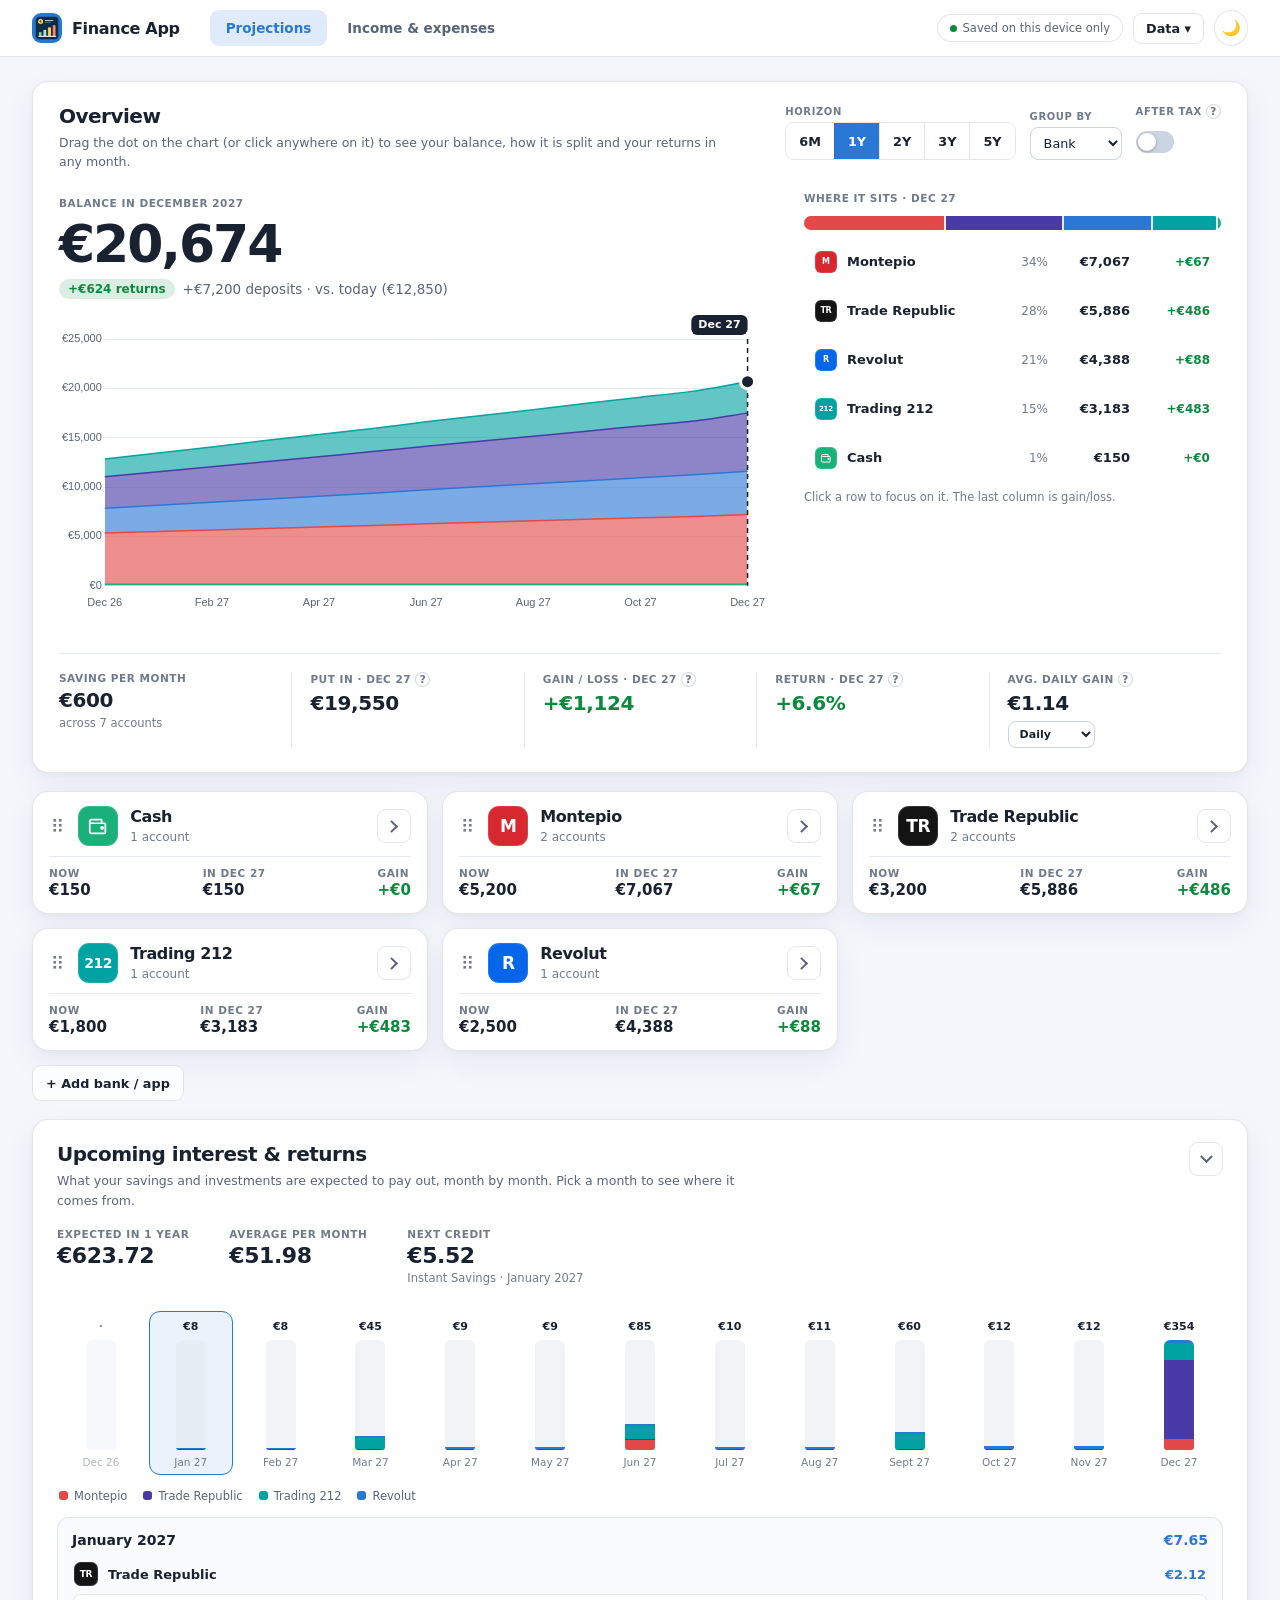
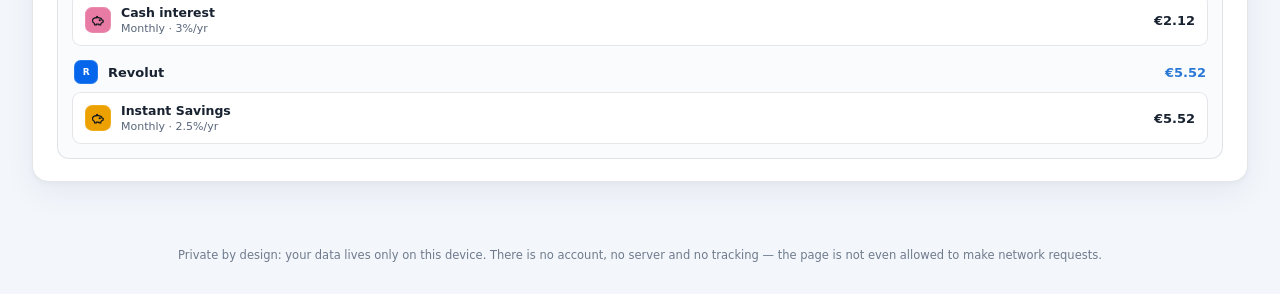
==== commit ae80a5df: "Icon & name changes" ====
--- a/index.html
+++ b/index.html
@@ -7,12 +7,12 @@
 <meta name="theme-color" id="themeColor" content="#111821">
 <meta name="mobile-web-app-capable" content="yes">
 <meta name="apple-mobile-web-app-capable" content="yes">
-<meta name="apple-mobile-web-app-title" content="Finance">
+<meta name="apple-mobile-web-app-title" content="Finance App">
 <meta name="apple-mobile-web-app-status-bar-style" content="black-translucent">
 <link rel="manifest" href="manifest.webmanifest">
 <link rel="icon" type="image/png" href="assets/icons/icon-192.png">
 <link rel="apple-touch-icon" href="assets/icons/apple-touch-icon.png">
-<title>Finance Tracker</title>
+<title>Finance App</title>
 <script>
   // Set the theme before first paint to avoid a light flash in dark mode.
   (function () {
@@ -26,7 +26,7 @@
 <body>
 <div class="app">
   <header class="topbar">
-    <div class="brand"><span class="brand-mark">€</span><span class="brand-name">Finance Tracker</span></div>
+    <div class="brand"><img class="brand-mark" src="assets/icons/icon-192.png" alt=""><span class="brand-name">Finance App</span></div>
     <nav class="tabs" role="tablist" aria-label="Sections">
       <button role="tab" data-tab="projections" aria-controls="view-projections">Projections</button>
       <button role="tab" data-tab="cashflow" aria-controls="view-cashflow">Income &amp; expenses</button>
--- a/css/styles.css
+++ b/css/styles.css
@@ -72,7 +72,7 @@
   background: color-mix(in srgb, var(--surface-1) 88%, transparent); backdrop-filter: blur(10px); border-bottom: 1px solid var(--border);
 }
 .brand { display: flex; align-items: center; gap: 10px; font-weight: 800; letter-spacing: -0.02em; }
-.brand-mark { width: 30px; height: 30px; border-radius: 9px; display: inline-flex; align-items: center; justify-content: center; color: #fff; background: linear-gradient(135deg, var(--series-1), var(--series-7)); }
+.brand-mark { width: 30px; height: 30px; border-radius: 9px; object-fit: contain; flex-shrink: 0; }
 .brand-name { font-size: 16px; }
 .tabs { display: flex; gap: 4px; margin: 0 auto 0 12px; }
 .tabs button { border: none; background: transparent; font-size: 13.5px; font-weight: 650; color: var(--text-secondary); padding: 8px 16px; border-radius: 9px; }
